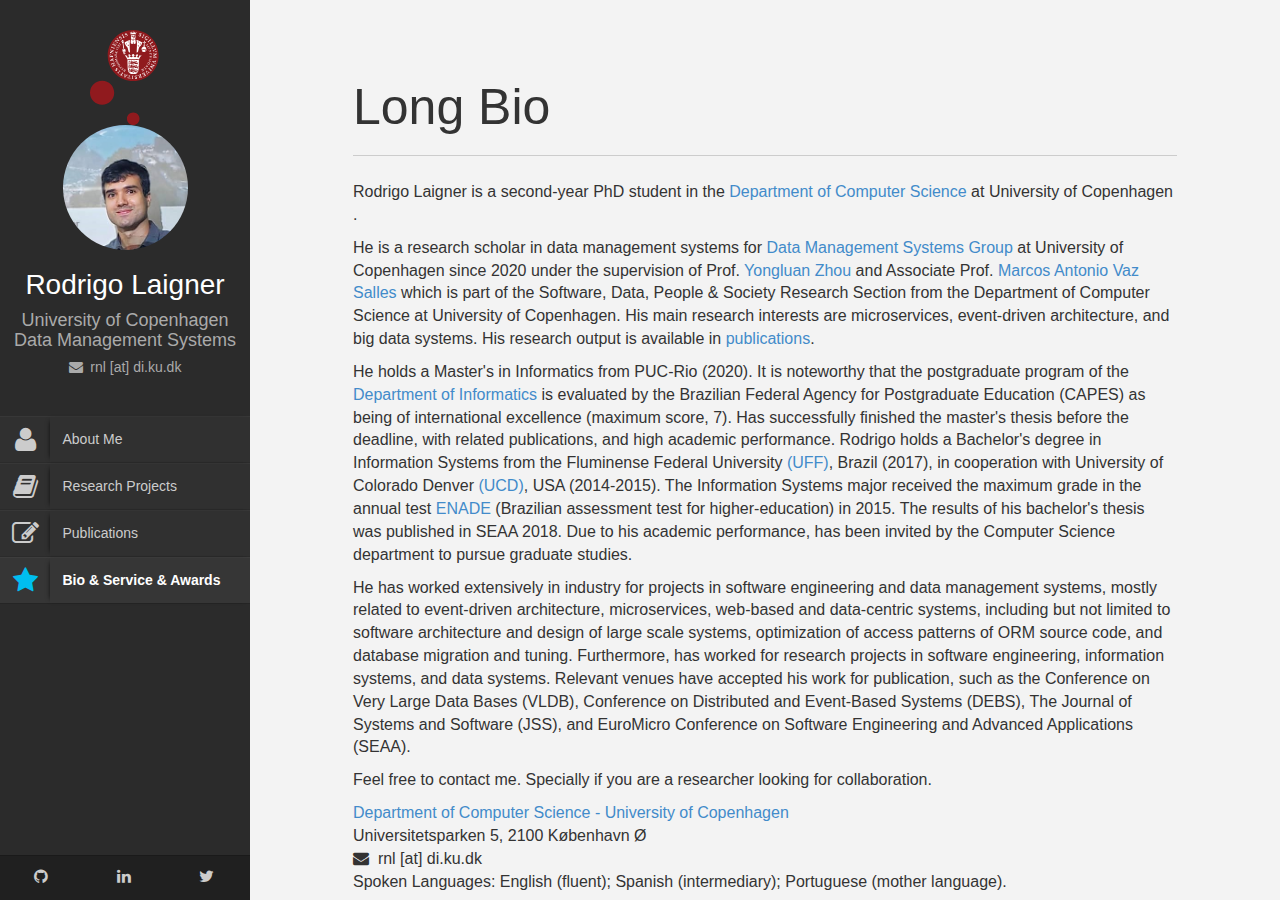
==== bio.html @ 54fdd435 "fixing favicon" ====
<!DOCTYPE html>
<html lang="en">
<head>
<!-- Global site tag (gtag.js) - Google Analytics -->
<script async
	src="https://www.googletagmanager.com/gtag/js?id=UA-103030276-2"></script>
<script>
	window.dataLayer = window.dataLayer || [];
	function gtag() {
		dataLayer.push(arguments);
	}
	gtag('js', new Date());

	gtag('config', 'UA-103030276-2');
</script>


<title>Rodrigo Laigner - University of Copenhagen - Data Management Systems</title>
<meta http-equiv="Content-Type" content="text/html; charset=UTF-8">
<meta name="author" content="Rodrigo Laigner">
<meta name="viewport"
	content="width=device-width, initial-scale=1, maximum-scale=1">

<meta name="description" content="Rodrigo Laigner Academic Page" />
<meta name="keywords"
	content="profile, rodrigo laigner, rodrigo nunes laigner, university of copenhagen, ucph, uff, universidade federal fluminense, puc-rio, puc, pontifical catholic university, pontifical catholic university of rio de janeiro, software engineering, data management systems, database systems, event-driven architecture, microservice, big data, big data software engineering, big data systems" />

<link rel="shortcut icon" href="img/favicon.ico">

<!--CSS styles-->
<link rel="stylesheet" href="css/bootstrap.css">
<link rel="stylesheet" href="css/font-awesome.min.css">
<link rel="stylesheet" href="css/perfect-scrollbar-0.4.5.min.css">
<link rel="stylesheet" href="css/magnific-popup.css">
<link rel="stylesheet" href="css/style.css">
<link id="theme-style" rel="stylesheet" href="css/styles/blue.css">


<!--/CSS styles-->
<!--Javascript files-->
<script type="text/javascript" src="js/jquery-1.10.2.js"></script>
<script type="text/javascript" src="js/TweenMax.min.js"></script>
<script type="text/javascript" src="js/jquery.touchSwipe.min.js"></script>
<script type="text/javascript"
	src="js/jquery.carouFredSel-6.2.1-packed.js"></script>

<script type="text/javascript" src="js/modernizr.custom.63321.js"></script>
<script type="text/javascript" src="js/jquery.dropdownit.js"></script>

<script type="text/javascript" src="js/jquery.stellar.min.js"></script>
<script type="text/javascript" src="js/ScrollToPlugin.min.js"></script>

<script type="text/javascript" src="js/bootstrap.min.js"></script>

<script type="text/javascript" src="js/jquery.mixitup.min.js"></script>

<script type="text/javascript" src="js/masonry.min.js"></script>

<script type="text/javascript"
	src="js/perfect-scrollbar-0.4.5.with-mousewheel.min.js"></script>

<script type="text/javascript" src="js/magnific-popup.js"></script>
<script type="text/javascript" src="js/custom.js"></script>

<!--/Javascript files-->

</head>
<body>

	<div id="wrapper">
		<a href="#sidebar" class="mobilemenu"><i class="icon-reorder"></i></a>
		<div id="sidebar">
			<div id="main-nav">
				<div id="nav-container">
					<div id="profile" class="clearfix">
						<a href="https://di.ku.dk/" target="_new"><img
							alt="image" width="70" src="img/science.svg"></a>
						<div class="portrate hidden-xs"></div>
						<div class="title">
							<h2>Rodrigo Laigner</h2>
							<h3>University of Copenhagen
								Data Management Systems</h3>
							<h4> <strong><i
										class="icon-envelope"></i>&nbsp;&nbsp;</strong>rnl [at] di.ku.dk<br> </h4>
						</div>
					</div>
					<ul id="navigation">
						<li><a href="index.html">
								<div class="icon icon-user"></div>
								<div class="text">About Me</div>
						</a></li>

						<li><a href="research.html">
								<div class="icon icon-book"></div>
								<div class="text">Research Projects</div>
						</a></li>

						<li><a href="publication.html">
								<div class="icon icon-edit"></div>
								<div class="text">Publications</div>
						</a></li>

						<!--
						<li><a href="http://lattes.cnpq.br/5715870522194378"
							target="_new">
								<div class="icon icon-download-alt"></div>
								<div class="text">CV Lattes</div>
						</a></li>
						-->
						
						<li class="currentmenu"><a href="bio.html">
								<div class="icon icon-star"></div>
								<div class="text">Bio & Service & Awards</div>
						</a></li>

					</ul>
				</div>
			</div>

			<div class="social-icons">
				<ul>
					<li><a href="https://github.com/rnlaigner" target="_new"><i
							class="icon-github"></i></a></li>
					<li><a href="https://www.linkedin.com/in/rodrigolaigner/"
						target="_new"><i class="icon-linkedin"></i></a></li>
					<li><a href="https://twitter.com/rodrigo_laigner"
						target="_new"><i class="icon-twitter"></i></a></li>	
				</ul>
			</div>
		</div>

		<div id="main">

			<div id="biography" class="page home" data-pos="home">
				<div class="pageheader">
					<div class="headercontent">
						<div class="section-container">
						
							<div class="row">
								
								<!-- Long Bio -->
								<div class="clearfix visible-sm visible-xs"></div>
								<div class="col-md-12">
									<h3 class="title">Long Bio</h3>
									<p>
										Rodrigo Laigner is a second-year PhD student in the <a
											href="https://di.ku.dk/english/research/sdps/research-groups/dms" target="_new">Department
											of Computer Science</a> at University of Copenhagen<a href="http://www.ku.dk/english/" target="_new">
											</a>.
									</p>
									
									<p>
										He is a research scholar in data management systems for <a
											href="https://di.ku.dk/english/research/sdps/research-groups/dms/">Data Management Systems Group 
											</a> at University of Copenhagen since 2020 under the supervision
										of Prof. <a href="https://ylzhou.github.io/"
											target="_new">Yongluan Zhou</a> and Associate Prof. <a href="http://hjemmesider.diku.dk/~vmarcos/"
											target="_new">Marcos Antonio Vaz Salles</a> which is part of the
										Software, Data, People & Society Research Section from the Department of Computer Science at University of Copenhagen. His main research
										interests are microservices, event-driven architecture, and big data systems. His research output is
										available in <a href="publication.html">publications</a>.
									</p>

									<p>
										He holds a Master's in Informatics from PUC-Rio (2020). It is noteworthy that the postgraduate program of the <a
											href="http://www.inf.puc-rio.br/" target="_new">Department of
										Informatics</a> is evaluated by the Brazilian Federal Agency for
										Postgraduate Education (CAPES) as being of international
										excellence (maximum score, 7). Has successfully finished the master's thesis before the deadline, with related publications, and high academic performance.
										Rodrigo holds a Bachelor's degree in Information Systems
										from the Fluminense Federal University <a
											href="http://www.uff.br/" target="_new">(UFF)</a>, Brazil (2017), in
										cooperation with University of Colorado Denver <a
											href="http://www.ucdenver.edu/" target="_new">(UCD)</a>, USA (2014-2015). The Information Systems major received the maximum grade in the annual test <a
											href="http://portal.inep.gov.br/enade" target="_new">ENADE</a> (Brazilian assessment test for higher-education) in 2015. The results of his bachelor's thesis was published in SEAA 2018. Due to his academic performance, has been invited by the Computer Science department to pursue graduate studies.
									</p>
									
									<p>He has worked extensively in industry for projects in software engineering and data management systems, mostly 
										related to event-driven architecture, microservices, web-based and data-centric systems, including but not limited to software architecture and design of large scale systems, optimization of access patterns of ORM source code, and database migration and tuning. 
										Furthermore, has worked for research projects in software
										engineering, information systems, and data systems.
										Relevant venues have accepted his work for
										publication, such as the Conference on Very Large Data Bases (VLDB), Conference on Distributed and Event-Based Systems (DEBS), The Journal of Systems and Software (JSS), and EuroMicro Conference on Software Engineering and Advanced Applications (SEAA).</p>

									<p>Feel free to contact me. Specially if you are a
										researcher looking for collaboration.</p>

									<a href="https://di.ku.dk/" target="_new">Department
										of Computer Science - University of Copenhagen</a><br> Universitetsparken 5, 2100 København Ø<br> <strong><i
										class="icon-envelope"></i>&nbsp;&nbsp;</strong>rnl [at] di.ku.dk<br>

									<p>Spoken Languages: English (fluent); Spanish
										(intermediary); Portuguese (mother language).</p>
								</div>
								
								<div class="row">
								<div class="clearfix visible-sm visible-xs"></div>
									<div class="col-md-12">
										<h3 class="title">Service</h3>
										
										<h2>Completed Supervisions</h2>
										<p>
											<b>[BSc]</b> Oskar Uldall (2023). Designing Event-Driven Microservices on Azure Fabric Platform.
										</p>
										<p>
											<b>[MSc]</b> Marko Milic (2022). Application-Level Data Integrity Enforcement in Event-Driven Microservices. Co-supervision with Yongluan Zhou.
										</p>
										<p>
											<b>[MSc]</b> Anna Lesniak (2021). Enforcing Data Consistency in Event-Driven Microservices through Event-Based Constraints. Co-supervision with Yongluan Zhou.
										</p>
										<p>
											<b>[MSc]</b> Prangshuman Das (2021). Identifying and Quantifying Feral Anomalies in Event-Driven Applications. Co-supervision with Yongluan Zhou.
										</p>
										
										<h2>Teaching</h2>
										<p>
											<b>[MSc]</b> <a href="https://kurser.ku.dk/course/NDAK18001U" target="_new">Big Data Systems (ACS)</a>, 2021-2022 and 2022-2023, Block 4. <a
											href="https://studies.ku.dk/masters/computer-science/" target="_new">Master of Science (MSc) in Computer Science</a>.
										</p>
										<p>
											<b>[MSc]</b> <a href="https://kurser.ku.dk/course/ndak15006u" target="_new">Advanced Computer Systems (ACS)</a>, 2020-2021 and 2021-2022, Block 4. <a
											href="https://studies.ku.dk/masters/computer-science/" target="_new">Master of Science (MSc) in Computer Science</a>.
										</p>
										
										<h2>External Reviewer</h2>
										<p>
											VLDB 2023, EDBT 2023, ICDE 2021, CIKM 2021, ICDE 2020, CIKM 2020, SSDBM 2020
										</p>
										
									</div>
								</div>
								
								
								<!-- Awards -->
								<div class="col-md-10 col-md-offset-1">
									<div class="title text-center">
										<h3>
											<br>Honors, Awards and Grants (Selection)
										</h3>
										<h4>Click on each award title to see a summary.</h4>
									</div>
									<ul class="timeline">

										<li class="open">
											<div class="date">VLDB 2023</div>
											<div class="circle"></div>
											<div class="data">
												<div class="subject">VLDB Summer School 2023</div>
												<div class="text row">
													<div class="col-md-2">
														<img alt="image" class="thumbnail img-responsive"
															src="img/personal/vldb.png">
													</div>
													<div class="col-md-10">Selected as one of the PhD students to participate in the <a href="https://vldb.org/summerschool/2023/">VLDB Summer School 2023</a>.
													</div>
												</div>
											</div>
										</li>
									
										<li class="open">
											<div class="date">CTD-ES 2021</div>
											<div class="circle"></div>
											<div class="data">
												<div class="subject">Software Engineering Doctoral and Master Theses Competition</div>
												<div class="text row">
													<div class="col-md-2">
														<img alt="image" class="thumbnail img-responsive"
															src="img/personal/logo-cbsoft-2021.png">
													</div>
													<div class="col-md-10">Master Thesis classified as the second best in CBSOFT - SBES 2021 - <a href="http://cbsoft2021.joinville.udesc.br/sbes-ctd.php">Software Engineering Doctoral and Master Theses Competition</a>									
													</div>
												</div>
											</div>
										</li>
									
									    <li class="open">
											<div class="date">PhD Grant 2020</div>
											<div class="circle"></div>
											<div class="data">
												<div class="subject">PhD Fellowship Grant</div>
												<div class="text row">
													<div class="col-md-2">
														<img alt="image" class="thumbnail img-responsive"
															src="img/personal/eu_235.jpg">
													</div>

													<div class="col-md-10">I received a fellowship in the context of the  <a href="https://talent.ku.dk/"
														target="_new">TALENT</a> program,
													co-funded by the European Union to support my PhD research.</div>
												</div>
											</div>

										</li>

										<li class="open">
											<div class="date">PhD Grant 2019</div>
											<div class="circle"></div>
											<div class="data">
												<div class="subject">PhD Fellowship Grant</div>
												<div class="text row">
													<div class="col-md-2">
														<img alt="image" class="thumbnail img-responsive"
															src="img/personal/DFF.png">
													</div>

													<div class="col-md-10">I received a fellowship in the context of the project Consistent and Efficient Event-Driven Architecture <a href="https://di.ku.dk/english/research/sdps/research-groups/dms/ceeda"
														target="_new">(CEEDA)</a>
													sponsored by the Independent Research Fund Denmark (DFF) to support my PhD research.</div>
												</div>
											</div>

										</li>
										
										<li class="open">
											<div class="date">ANP 2019</div>
											<div class="circle"></div>
											<div class="data">
												<div class="subject">Prêmio ANP de Inovação e Tecnologia 2019</div>
												<div class="text row">
													<div class="col-md-2">
														<img alt="image" class="thumbnail img-responsive"
															src="img/personal/anp.png">
													</div>
													<div class="col-md-10">Award received from Agência Nacional do Petróleo, Gás Natural e Biocombustíveis (ANP) due to sucessful projects conducted with Oil&Gas industry partners in Tecgraf/PUC-Rio.</div>
												</div>
											</div>
										</li>
										
										<li class="open">
											<div class="date">SBES 2019</div>
											<div class="circle"></div>
											<div class="data">
												<div class="subject">Third Best Paper Award</div>
												<div class="text row">
													<div class="col-md-2">
														<img alt="image" class="thumbnail img-responsive"
															src="img/personal/logo-sbes.png">
													</div>
													<div class="col-md-10">Award received in Salvador,
														Brazil during the Brazilian Symposium on Software
														Engineering (SBES) in 2019.</div>
												</div>
											</div>
										</li>
										
										<li class="open">
											<div class="date">Fellowship Grant 2018</div>
											<div class="circle"></div>
											<div class="data">
												<div class="subject">Tecgraf/PUC-Rio Graduate Fellowship</div>
												<div class="text row">
													<div class="col-md-2">
														<img alt="image" class="thumbnail img-responsive"
															src="img/personal/logo-tecgraf.svg">
													</div>

													<div class="col-md-10">I received a graduate fellowship from
														Tecgraf/PUC-Rio institute to work of scientific projects with industrial partners in the Oil&Gas domain.</div>
												</div>
											</div>
										</li>
										
										<li class="open">
											<div class="date">Fellowship Grant 2018</div>
											<div class="circle"></div>
											<div class="data">
												<div class="subject">CAPES Graduate Fellowship Grant</div>
												<div class="text row">
													<div class="col-md-2">
														<img alt="image" class="thumbnail img-responsive"
															src="img/personal/capes.jpg">
													</div>

													<div class="col-md-10">I received a fellowship from
														Brazilian Federal Agency for Postgraduate Education
														(CAPES) to support my M.Sc. research.</div>
												</div>
											</div>
										</li>
										
										<li class="open">
											<div class="date">Fellowship Grant 2016</div>
											<div class="circle"></div>
											<div class="data">
												<div class="subject">Undergraduate Fellowship Grant</div>
												<div class="text row">
													<div class="col-md-2">
														<img alt="image" class="thumbnail img-responsive"
															src="img/personal/faperj.jpg">
													</div>

													<div class="col-md-10">I received an undergraduate fellowship from
														FAPERJ to work of research projects under the advisory of Dr. Marcos Kalinowski.</div>
												</div>
											</div>
										</li>
										
										<li class="open">
											<div class="date">Dean's List 2015</div>
											<div class="circle"></div>
											<div class="data">
												<div class="subject">Dean's List University of Colorado Denver</div>
												<div class="text row">
													<div class="col-md-2">
														<img alt="image" class="thumbnail img-responsive"
															src="img/personal/ucd.png">
													</div>

													<div class="col-md-10">Dean's List for Spring 2015.</div>
												</div>
											</div>
										</li>
										
										<li class="open">
											<div class="date">Dean's List 2014</div>
											<div class="circle"></div>
											<div class="data">
												<div class="subject">Dean's List University of Colorado Denver</div>
												<div class="text row">
													<div class="col-md-2">
														<img alt="image" class="thumbnail img-responsive"
															src="img/personal/ucd.png">
													</div>

													<div class="col-md-10">Dean's List for Fall 2014.</div>
												</div>
											</div>
										</li>

										<li class="open">
											<div class="date">Scholarship Grant 2014</div>
											<div class="circle"></div>
											<div class="data">
												<div class="subject">CAPES Scholarship Grant</div>
												<div class="text row">
													<div class="col-md-2">
														<img alt="image" class="thumbnail img-responsive"
															src="img/personal/capes.jpg">
													</div>

													<div class="col-md-10">I received a scholarship from
														Brazilian Federal Agency for Postgraduate Education
														(CAPES) to support my B.Sc academic exchange.</div>
												</div>
											</div>
										</li>
									</ul>
								</div>
								

							</div>
							
							
							
							
						</div>
					</div>
				</div>




		</div>
	</div>
</body>
</html>
---- css/style.css ----
/* General styles
 **************************************************/
@font-face {
	font-family: 'Lato';
	font-style: normal;
	font-weight: 300;
	src: local('Lato Light'), local('Lato-Light'), url(http://themes.googleusercontent.com/static/fonts/lato/v6/KT3KS9Aol4WfR6Vas8kNcg.woff) format('woff');
}

@font-face {
	font-family: 'Lato';
	font-style: normal;
	font-weight: 400;
	src: local('Lato Regular'), local('Lato-Regular'), url(http://themes.googleusercontent.com/static/fonts/lato/v6/9k-RPmcnxYEPm8CNFsH2gg.woff) format('woff');
}

@font-face {
	font-family: 'Lato';
	font-style: normal;
	font-weight: 900;
	src: local('Lato Black'), local('Lato-Black'), url(http://themes.googleusercontent.com/static/fonts/lato/v6/BVtM30trf7q_jfqYeHfjtA.woff) format('woff');
}

@font-face {
	font-family: 'Lato';
	font-style: italic;
	font-weight: 400;
	src: local('Lato Italic'), local('Lato-Italic'), url(http://themes.googleusercontent.com/static/fonts/lato/v6/oUan5VrEkpzIazlUe5ieaA.woff) format('woff');
}

body {
	font-size: 16px;
	font-family: 'Lato', sans-serif;
	font-weight: 400;
	background: #4D4D4D;
}

a,a:hover,a:focus {
	text-decoration: none;
	outline: 0;
}

h1,h2,h3,h4,h5,h6,.h1,.h2,.h3,.h4,.h5,.h6 {
	font-family: "Lato", Helvetica, Arial, sans-serif;
	font-weight: 300;
}

/* mobile menu
 **************************************************/
.mobilemenu {
	position: fixed;
	top: 0px;
	left: 0;
	right: 0;
	z-index: 1002;
	font-size: 30px;
	padding: 2px 10px;
	background: #2b2b2b;
	display: block;
	width: 50px;
	height: 50px;
	color: #fff;
	display: none;
}

.mobilemenu:hover,.mobilemenu:focus {
	color: #fff;
}

/* layout
 **************************************************/
#main-nav {
	text-align: left;
	vertical-align: top;
	-webkit-user-select: none;
	-moz-user-select: none;
	-ms-user-select: none;
	user-select: none;
	width: 250px;
	background: #2b2b2b;
	position: absolute;
	left: 0;
	top: 0;
	bottom: 45px;
	overflow: hidden;
}

#main {
	position: absolute;
	left: 250px;
	right: 0;
	top: 0;
	bottom: 0;
	background: #fefefe;
	overflow: hidden;
}

.page {
	overflow: auto;
	position: absolute;
	top: 0;
	left: 0px;
	bottom: 0;
	width: 100%;
	background-color: #f7f7f7;
}

.home {
	left: 0px;
	z-index: 0;
	width: 100%;
}

#overlay {
	position: absolute;
	top: 0;
	left: 0px;
	bottom: 0;
	right: 0px;
	background-color: #000;
	-ms-filter: "progid:DXImageTransform.Microsoft.Alpha(Opacity=25)";
	filter: alpha(opacity=25);
	opacity: 0.25;
	display: none;
	z-index: 300;
	cursor: crosshair;
	cursor: url(../img/pointer.png), auto;
}

#runner {
	position: absolute;
	width: 30px;
	height: 20px;
	color: #fff;
	font-size: 20px;
	z-index: 2000;
}

.currentpage {
	-webkit-box-shadow: -2px 0 4px -2px rgba(0,0,0,.25);
	box-shadow: -2px 0 4px -2px rgba(0,0,0,.25);
}

/* sidebar
 **************************************************/
#nav-container {
	position: relative;
	padding-bottom: 75px;
	bottom: 0;
	height: 100%;
}

#profile {
	text-align: center;
	padding: 30px 10px;
	position: relative;
}

#profile .portrate {
	background-image: url("../img/personal/personal-image.jpg");
	width: 125px;
	margin: 0 auto;
	height: 125px;
	border-radius: 50%;

	-webkit-background-size: cover;
	-moz-background-size: cover;
	background-size: cover;
}

#profile .title h2 {
	font-size: 28px;
	font-weight: 300;
	color: #fff;
	margin: 20px 0 10px 0;
}

#profile .title h3 {
	font-size: 18px;
	font-weight: 300;
	color: #aaa;
	margin: 0px 0 10px 0;
}

#profile .title h4 {
	font-size: 14px;
	font-weight: 300;
	color: #aaa;
	margin: 0px 0 10px 0;
}

ul#navigation {
	padding: 0;
	margin: 0;
}

ul#navigation li {
	display: block;
	float: none;
	clear: both;
	background: #303030;
	border-top: 1px solid #373737;
	border-bottom: 1px solid #2B2B2B;

	-webkit-transition: background 0.5s;
	-moz-transition: background 0.5s;
	-o-transition: background 0.5s;
	-ms-transition: background 0.5s;
	transition: background 0.5s;
}

ul#navigation li a {
	color: #ccc;
	font-size: 14px;
}

ul#navigation li:hover,ul#navigation li:focus {
	background: #363636;
}

ul#navigation li:hover a,ul#navigation li:focus a {
	color: #f7f7f7;
}

ul#navigation .currentmenu {
	font-weight: bold;
}

ul#navigation li.currentmenu a {
	color: #fff;
}

/*ul#navigation li.external:hover .icon, ul#navigation li.currentmenu .icon{
	color: #03cc85;
}*/

ul#navigation li.currentmenu {
	background: #363636;
	border-top: 1px solid #3d3d3d;
	border-bottom: 1px solid #252525;
}


ul#navigation li .text {
	padding-left: 5%;
	margin-left: 50px;
	line-height: 45px;

	-webkit-box-shadow: -3px 0 5px -4px #000;
	box-shadow: -3px 0 5px -4px #000;
}

ul#navigation li .icon {
	float: left;
	line-height: 45px;
	width: 50px;
	text-align: center;
	font-size: 27px;
}

.social-icons {
	position: absolute;
	bottom: 0;
	left: 0;
	width: 100%;
	background: #202020;
	border-top: 1px solid #1A1A1A;
	width: 250px;
	z-index: 2;
	height: 45px;
}

.social-icons ul {
	padding: 0;
	margin: 0;
	list-style: none;
}

.social-icons li {
	float: left;
	width: 33%;
	padding: 10px;
	text-align: center;
}

.social-icons a {
	color: #ccc;
}

.social-icons a:hover,.social-icons a:focus {
	color: #fff;
}

.social-icons i {
	font-size: 16px;
}

/* page specifics
 **************************************************/
.page-container {
	position: relative;
}

.pageheader {
	background: #f3f3f3;
	position: relative;
	padding: 60px 0 45px 0;
}

.pageheader:after {
	top: 100%;
	border: solid transparent;
	content: " ";
	height: 0;
	width: 0;
	position: absolute;
	pointer-events: none;
	border-color: rgba(8, 4, 13, 0);
	border-top-color: #f3f3f3;
	border-width: 30px;
	left: 50%;
	margin-left: -30px;
	z-index: 1;
}

.headercontent .title {
	font-size: 50px;
	margin-bottom: 25px;
	border-bottom: 1px solid #ccc;
	padding: 0 0 20px 0;
}

.headercontent .subtitle {
	border-bottom: 1px solid #ccc;
	margin: 0 0 10px 0;
	padding: 5px 0;
}

.headercontent .subtitle h3 {
	margin: 0;
	padding: 0;
}

.page .section {
	padding: 70px 0;
	position: relative;
}

.section-container {
	padding: 0 10%;
}

.color-1 {
	background: #fcfcfc;
}

.color-2 {
	background: #f7f7f7;
}

.color-3 {
	background: #2c2c2d;
	color: #fff;
}

.color-4 {
	background: #000;
}

.section .title {
	border-bottom: 1px solid #ccc;
	margin: 0 0 30px 0;
	padding: 20px 0;
}

.section .title h3 {
	padding: 0;
	margin: 0;
	font-size: 26px;
}


.biothumb{position: relative;}
.biothumb .overlay{
	position: absolute;
	width: 100%;
	color:#fff;
	bottom: 0;
	background-color: black;
	background-color: rgba(0,0,0,0.5);
	padding:25px;
}
.biothumb .overlay h1{
	font-size: 45px;
}


/*************************************************
 *  uls
 **************************************************/
.ul-bolded li {
	font-weight: bold;
}

.ul-boxed li {
	padding: 7px;
	background-color: #FdFdFd;
	margin-bottom: 10px;
	-webkit-box-shadow: 0px 3px 3px -3px #ccc;
	box-shadow: 0px 3px 3px -3px #ccc;
	border-radius: 2px;
	border-left: 5px solid;
}

/* ul-card
 **************************************************/
ul.ul-card {
	padding: 0;
	margin: 0;
	list-style: none;
}

ul.ul-card li {
	position: relative;
	padding: 50px 15px 20px 15px;
	background-color: #fff;
	margin-bottom: 15px;
	-webkit-box-shadow: 0px 3px 3px -3px #ccc;
	box-shadow: 0px 3px 3px -3px #ccc;
	border-radius: 3px;
	margin-left: 10px;
	color: #333;
}

ul.ul-card li .dy {
	position: absolute;
	top: 10px;
	left: -10px;
	border-radius: 0px;
	padding: 0;
color: white;
}

ul.ul-card li .dy span {
	padding: 7px 10px;
	line-height: 30px;
	margin: 0;
}

/*ul.ul-card li .dy .degree {
	background-color: #03bb7a;
}*/

ul.ul-card li .dy .year {
	/*background-color: #03cc85;*/
	-webkit-box-shadow: -3px 0px 7px -3px rgba(68, 68, 68, 0.5);
	box-shadow: -3px 0px 7px -3px rgba(68, 68, 68, 0.5);
	margin-left: -3px !important;
}

ul.ul-card li .description p {
	font-size: 16px;
	margin: 0;
}

ul.ul-card li .description p.where {
	font-weight: 300;
	font-size: 14px;
}

/* ul-dates
 **************************************************/
ul.ul-dates,ul.ul-dates-gray {
	margin: 0;
	padding: 0;
	list-style: none;
}

ul.ul-dates li,ul.ul-dates-gray li {
	margin-bottom: 15px; /*margin-left:  20px;
	*/
}

ul.ul-dates div.dates,ul.ul-dates-gray div.dates {
	float: left;
	width: 75px;
}

ul.ul-dates div.dates span,ul.ul-dates-gray div.dates span {
	/*background-color: #03cc85;*/
	padding: 6px;
	display: block;
	text-align: center;
	color: #fff;
	position: relative;
}

ul.ul-dates-gray div.dates span {
	background-color: #BBBBBB;
}

/*ul.ul-dates div.dates span:last-child {
	background-color: #03bb7a;
}*/

ul.ul-dates-gray div.dates span:last-child {
	background-color: #979797;
}

ul.ul-dates-gray div.dates span:first-child,ul.ul-dates div.dates span:first-child {
	-webkit-box-shadow: 0px 2px 6px -3px rgba(68, 68, 68, 0.5);
	box-shadow: 0px 2px 6px -3px rgba(68, 68, 68, 0.5);
	z-index: 3;
	position: relative;
}

ul.ul-dates div.content,ul.ul-dates-gray div.content {
	margin-left: 90px;
	min-height: 70px;
	padding-top: 10px;
}

ul.ul-dates div.content h4,ul.ul-dates-gray div.content h4 {
	font-weight: 400;
	font-size: 16px;
	margin-top: 0;
}

ul.ul-dates div.content p,ul.ul-dates-gray div.content p {
	font-size: 13px;
}

/* ul-timeline
 **************************************************/
ul.timeline {
	border-left: 8px solid #FFF;
	list-style: none;
	padding: 1px 0;
	margin-left: 100px;
}

ul.timeline li .date {
	float: left;
	padding: 10px 15px 10px 10px;
	margin-top: 10px;
	margin-left: -115px;
	font-size: 15px;
	width: 110px;
	text-align: center;
	/*background: #03cc85;*/
	color: #fff;
}

/*ul.timeline li.open .data {
	background: #03bb7a;
}*/

ul.timeline li .circle {
	float: left;
	margin: 20px 0;
	margin-left: -14px;
	width: 20px;
	height: 20px;
	border: 4px solid #FFFFFF;
	border-radius: 50%;
	background-color: #d5d5d5;
}

ul.timeline li.open .circle {
	/*background-color: #03bb7a;*/
	-webkit-box-shadow: 0px 2px 6px -3px rgba(68, 68, 68, 0.5);
	box-shadow: 0px 2px 6px -3px rgba(68, 68, 68, 0.5);
}

ul.timeline li .data {
	background: #fdfdfd;
	margin: 10px 0px 10px 20px;
	border-left: 10px solid;
	padding: 18px 20px;
	font-size: 16px;

	-webkit-box-shadow: 0px 3px 3px -3px #ccc;
	box-shadow: 0px 3px 3px -3px #ccc;
	border-radius: 3px;
}

ul.timeline li.open .data {
	/*border-color: #03bb7a;*/
	background: #fff;
}

ul.timeline li .data .subject {
	cursor: pointer;
	color: #777;
	font-size: 18px;
}

ul.timeline li .data .text {
	display: none;
	margin-top: 15px;
	font-size: 14px;
}

/* ul-withdetails
 **************************************************/
.ul-withdetails {
	list-style: none;
	padding: 0;
}

.ul-withdetails li {
	background-color: #FdFdFd;
	margin-bottom: 15px;

	-webkit-box-shadow: 0px 3px 3px -3px #ccc;
	box-shadow: 0px 3px 3px -3px #ccc;
	border-radius: 3px;
}

.ul-withdetails li .image {
	position: relative;
	overflow: hidden;
}

.ul-withdetails li .imageoverlay {
	position: absolute;
	top: 0;
	left: -100%;
	width: 100%;
	height: 100%;
	/*background: #03cc85;*/
	cursor: pointer;
	-ms-filter: "progid:DXImageTransform.Microsoft.Alpha(Opacity=70)";
	filter: alpha(opacity=70);
	opacity: 0.7;
}

.ul-withdetails li .imageoverlay i {
	color: #fff;
	position: absolute;
	top: 40%;
	left: 45%;
	font-size: 30px;
}

.ul-withdetails li .meta {
	overflow: hidden;
	padding: 10px;
	cursor: pointer;
}

.ul-withdetails li .details {
	display: none;
	padding: 20px;
	background: #fff;

	-webkit-box-shadow: inset 0px 3px 5px -3px #ccc;
	box-shadow: inset 0px 3px 5px -3px #ccc;
}

/*************************************************
 * lab partnerts
 **************************************************/
#labp-heads-wrap {
	/*background-color: #03bb7a;*/
	position: relative;
	height: 180px; 
}

#labp-heads-wrap:after {
	top: 100%;
	border: solid transparent;
	content: " ";
	height: 0;
	width: 0;
	position: absolute;
	pointer-events: none;
	border-color: rgba(247, 103, 103, 0);
	/*border-top-color: #03bb7a;*/
	border-width: 15px;
	left: 50%;
	margin-left: -15px;
}

#lab-carousel {
	width: 100%;
	height: 200px;
	position: absolute;
	top: 0;
	left: 0;
}

#lab-carousel div {
	float: left;
	width: 100px;
	height: 100px;
}

#lab-carousel img {
	border: none;
	position: relative;

	-webkit-box-shadow: 0 0 10px #000;
	box-shadow: 0 0 10px #000;
}

.caroufredsel_wrapper {
	margin-top: -10px !important;
	padding-top: 20px !important;
	padding-bottom: 20px !important;
}

#labp-heads-wrap #next,#labp-heads-wrap #prev {
	position: absolute;
	top: 0;
	height: 100%;
	line-height: 180px;
	padding: 0 10px;
	color: #f7f7f7;
	font-size: 30px;
	z-index: 4;
}

#labp-heads-wrap #next {
	right: 0;
}

#labp-heads-wrap #prev {
	left: 0;
}

#labp-heads-wrap #prev.disabled,#labp-heads-wrap #next.disabled {
	color: #ccc;
	cursor: default;
}

#lab-details {
	background-color: #fff;
	padding: 20px;
	padding-top: 40px;
	text-align: center;
	min-height: 150px;

	-webkit-box-shadow: 0px 3px 3px -3px #ccc;
	box-shadow: 0px 3px 3px -3px #ccc;
	border-radius: 2px;
}

#lab-details div {
	display: none;
}

#lab-details h3 {
	margin-top: 0;
}

/* filter dropdowns
 **************************************************/
#filters,.filters,#pub-grid {
	padding: 20px 0 30px 0 !important;
}

#filters h3,.filters h3,div#sort {
	margin-top: 30px;
}

#sort span {
	line-height: 30px;
}

.stuck {
	position: fixed !important;
	z-index: 1001;
	top: 0;
	right: 0;

	-webkit-box-shadow: 0px 2px 4px 0px #cecece;
	box-shadow: 0px 2px 4px 0px #cecece;
}

.cd-dropdown,.cd-select {
	position: relative;
	margin: 20px auto;
	display: block;
}

.cd-dropdown > span {
	width: 100%;
	height: 40px;
	line-height: 40px;
	color: #999;
	font-weight: 700;
	font-size: 16px;
	background: #fff;
	display: block;
	padding: 0 10px 0 30px;
	position: relative;
	cursor: pointer;
}

.cd-dropdown > span:after {
	content: '';
	position: absolute;
	right: 0px;
	top: 0px;
	width: 50px;
	text-align: center;
	font-size: 12px;
	padding: 8px;
	height: 70%;
	line-height: 24px;
}

.cd-dropdown.cd-active > span:after {
	content: '';
}

.cd-dropdown ul {
	list-style-type: none;
	margin: 0;
	padding: 0;
	display: block;
	position: relative;
}

.cd-dropdown > span,.cd-dropdown ul li:nth-last-child(-n+3) span {
	-webkit-box-shadow: 0 1px 1px rgba(0,0,0,0.1);
	box-shadow: 0 1px 1px rgba(0,0,0,0.1);
}

.cd-dropdown ul {
	position: absolute;
	top: 0px;
	width: 100%;
}

.cd-dropdown ul li {
	position: absolute;
	width: 100%;
}

/*.cd-active.cd-dropdown > span {
	color: #03cc85;
}*/

.cd-active.cd-dropdown > span,.cd-active.cd-dropdown ul li span {
	-webkit-box-shadow: 0 1px 1px rgba(0,0,0,0.1);
	box-shadow: 0 1px 1px rgba(0,0,0,0.1);
}

.cd-active.cd-dropdown ul li span {
	-webkit-transition: all 0.2s linear 0s;
	-moz-transition: all 0.2s linear 0s;
	-o-transition: all 0.2s linear 0s;
	-ms-transition: all 0.2s linear 0s;
	transition: all 0.2s linear 0s;
}

.cd-active.cd-dropdown ul li span:hover {
	/*background: #03cc85;*/
	color: #fff;
}

.cd-dropdown ul li span {
	width: 100%;
	background: #fafafa;
	line-height: 40px;
	padding: 0 10px 0 30px;
	display: block;
	color: #bcbcbc;
	cursor: pointer;
	font-weight: 700;
}

/* publications
 **************************************************/
#pub-grid .mix {
	-ms-filter: "progid:DXImageTransform.Microsoft.Alpha(Opacity=0)";
	filter: alpha(opacity=0);
	opacity: 0;
	display: none;
}

.pitems .item {
	margin-bottom: 20px;
	width: 100%;
}

.pitems .pubmain {
	background: #fefefe;
	padding: 25px 25px 35px 25px;
	min-height: 130px;
	position: relative;

	-webkit-box-shadow: 0px 3px 3px -3px #ccc;
	box-shadow: 0px 3px 3px -3px #ccc;
	cursor: pointer;
}

.pitems .pubtitle {
	margin: 0;
	padding: 0 0 15px 0;
	font-size: 20px;
	font-weight: 300;
}

.pitems .pubmain div {
	font-size: small;
}

.pitems .pubmain .label {
	margin-right: 10px;
}

.pitems .pubmain .pubassets {
	position: absolute;
	bottom: 0;
	right: 0;
	background: #fafafa;
	text-align: center;
	border-top: 2px solid;
}

.pitems .pubmain .pubassets a {
	color: #9b9b9b;
	padding: 5px 15px;
	float: right;
	font-size: 18px;
}

.pitems .pubmain .pubassets a:hover,.pitems .pubmain .pubassets a:focus,.pitems .pubmain .pubassets a.pubcollapse {
	/*background: #03cc85;*/
	color: #fff;
}

.pitems .pubdetails {
	background: #fff;
	padding: 25px;
	display: none;
}

/* Gallery
 **************************************************/
#gallery-header {
	_color: #f7f7f7;
}

#gallery-header h2 {
	font-size: 50px;
	text-align: center;
}

#gallery-large {
	_background: #303030;
	padding-top: 20px;
}

ul.grid {
	max-width: 69em;
	list-style: none;
	margin: 30px auto;
	padding: 0;
}

ul.grid li {
	display: block;
	float: left;
	padding: 15px;
	width: 33%;
}

@media screen and (max-width: 900px) {
	ul.grid li {
	width: 50%;
}

}

@media screen and (max-width: 400px) {
	ul.grid li {
	width: 100%;
}

}

ul.grid li >div {
	-webkit-box-shadow: 0 0 8px -1px #000;
	box-shadow: 0 0 8px -1px #000;
	overflow: hidden;
	position: relative;
}

ul.grid li .over {
	position: absolute;
	bottom: -100%;
	width: 102%;
	right: -1%;
	left: -1%;
	color: #fff;
}

ul.grid li .comein {
	position: relative;
	z-index: 1;
	padding: 15px;
	height: 100%;
}

ul.grid li .comein i {
	display: block;
	width: 60px;
	height: 60px;
	position: absolute;
	top: 50%;
	margin-top: -30px;
	left: 50%;
	margin-left: -30px;
	font-size: 22px;
	color: #FFF;

	-webkit-box-shadow: 0 0 60px #fff;
	box-shadow: 0 0 60px #fff;
	border: 1px solid #fff;
	text-align: center;
	padding-top: 17px;
	border-radius: 50%;
}

ul.grid li .comein-bg {
	-khtml-opacity: .70;
	-moz-opacity: .70;
	-ms-filter: â€alpha(opacity=70)â€;
	filter: progid:DXImageTransform.Microsoft.Alpha(opacity=0.7);
	filter: alpha(opacity=70);
	opacity: .70;
	position: absolute;
	top: 0;
	bottom: 0;
	right: 0;
	left: 0;
	background: #000;
	z-index: -1;
}

ul.grid li a,ul.grid li img {
	outline: none;
	border: none;
	display: block;
	max-width: 100%;
}

/* at start */
.my-mfp-slide-bottom .mfp-content {
	-ms-filter: "progid:DXImageTransform.Microsoft.Alpha(Opacity=0)";
	filter: alpha(opacity=0);
	opacity: 0;

	-webkit-transition: all 0.7s ease-out;
	-moz-transition: all 0.7s ease-out;
	-o-transition: all 0.7s ease-out;
	-ms-transition: all 0.7s ease-out;
	transition: all 0.7s ease-out;

	-webkit-transform: translateY(-20px) perspective( 600px ) rotateX( 10deg );
	-moz-transform: translateY(-20px) perspective( 600px ) rotateX( 10deg );
	-o-transform: translateY(-20px) perspective( 600px ) rotateX( 10deg );
	-ms-transform: translateY(-20px) perspective( 600px ) rotateX( 10deg );
	transform: translateY(-20px) perspective( 600px ) rotateX( 10deg );
}

/* animate in */
.my-mfp-slide-bottom.mfp-ready .mfp-content {
	-ms-filter: "progid:DXImageTransform.Microsoft.Alpha(Opacity=100)";
	filter: alpha(opacity=100);
	opacity: 1;

	-webkit-transform: translateY(0) perspective( 600px ) rotateX( 0 );
	-moz-transform: translateY(0) perspective( 600px ) rotateX( 0 );
	-o-transform: translateY(0) perspective( 600px ) rotateX( 0 );
	-ms-transform: translateY(0) perspective( 600px ) rotateX( 0 );
	transform: translateY(0) perspective( 600px ) rotateX( 0 );
}

/* animate out */
.my-mfp-slide-bottom.mfp-removing .mfp-content {
	-ms-filter: "progid:DXImageTransform.Microsoft.Alpha(Opacity=0)";
	filter: alpha(opacity=0);
	opacity: 0;

	-webkit-transform: translateY(-10px) perspective( 600px ) rotateX( 10deg );
	-moz-transform: translateY(-10px) perspective( 600px ) rotateX( 10deg );
	-o-transform: translateY(-10px) perspective( 600px ) rotateX( 10deg );
	-ms-transform: translateY(-10px) perspective( 600px ) rotateX( 10deg );
	transform: translateY(-10px) perspective( 600px ) rotateX( 10deg );
}

/* Dark overlay, start state */
.my-mfp-slide-bottom.mfp-bg {
	-ms-filter: "progid:DXImageTransform.Microsoft.Alpha(Opacity=0)";
	filter: alpha(opacity=0);
	opacity: 0;

	-webkit-transition: opacity 0.3s ease-out;
	-moz-transition: opacity 0.3s ease-out;
	-o-transition: opacity 0.3s ease-out;
	-ms-transition: opacity 0.3s ease-out;
	transition: opacity 0.3s ease-out;
}

/* animate in */
.my-mfp-slide-bottom.mfp-ready.mfp-bg {
	-ms-filter: "progid:DXImageTransform.Microsoft.Alpha(Opacity=80)";
	filter: alpha(opacity=80);
	opacity: 0.8;
}

/* animate out */
.my-mfp-slide-bottom.mfp-removing.mfp-bg {
	-ms-filter: "progid:DXImageTransform.Microsoft.Alpha(Opacity=0)";
	filter: alpha(opacity=0);
	opacity: 0;
}

/* contact
 **************************************************/
.contact-office {
	background: #fff url('../img/contact.jpg') no-repeat;
}

.contact-lab {
	background: #fff url('../img/contact-bg-1.jpg') no-repeat;
	color: #fff;
}

/*.contact-office .icon-huge, .contact-lab .icon-huge{
	color: #03cc85;
}*/


.icon-huge {
	font-size: 170px;
	text-align: center;
	-ms-filter: "progid:DXImageTransform.Microsoft.Alpha(Opacity=30)";
	filter: alpha(opacity=30);
	opacity: 0.3;
	display: block;
	padding-top: 30px;
}

@media (max-width: 500px) {
	ul.timeline {
	margin: 0;
	border-left: none;
}

ul.timeline .circle {
	display: none;
}

ul.timeline .data {
	margin: 0 !important;
	margin-bottom: 10px !important;
	padding-top: 65px !important;
}

ul.timeline .date {
	margin-left: 0 !important;
}

}

@media (max-width: 991px) {
	.mobilemenu {
	display: block;
}

.social-icons,#main-nav {
	left: -250px;
	z-index: 3;
}

#main {
	left: 0;
}

}
---- css/styles/blue.css ----
ul#navigation li.external:hover .icon, ul#navigation li.currentmenu .icon{
	color: #00beef;
}
.ul-boxed li {
	border-left-color:#00beef;
}
ul.ul-card li .dy .year {
	background-color: #00beef;
}
ul.ul-dates div.dates span {
	background-color: #00beef;
}
ul.timeline li .date {
	background: #00beef;
}
ul.timeline li .data {
	border-left-color: #00beef;
}
.ul-withdetails li .imageoverlay {
	background: #00beef;
}
.cd-active.cd-dropdown > span {
	color: #00beef;
}
.cd-active.cd-dropdown ul li span:hover {
	background: #00beef;
}
.pitems .pubmain .pubassets {
	border-top-color:#00beef; 
}
.pitems .pubmain .pubassets a:hover,.pitems .pubmain .pubassets a:focus,.pitems .pubmain .pubassets a.pubcollapse {
	background: #00beef;
}
.contact-office .icon-huge, .contact-lab .icon-huge {
	color: #00beef;
}

/* socpndary color 
**************************************************/
ul.ul-card li .dy .degree {
	background-color: #19468d;
}
ul.ul-dates div.dates span:last-child {
	background-color: #19468d;
}
ul.timeline li.open .circle {
	background-color: #19468d;
}
ul.timeline li.open .data {
	border-color: #19468d;
}
#labp-heads-wrap {
	background-color: #19468d;
}
#labp-heads-wrap:after{
	border-top-color: #19468d;
}
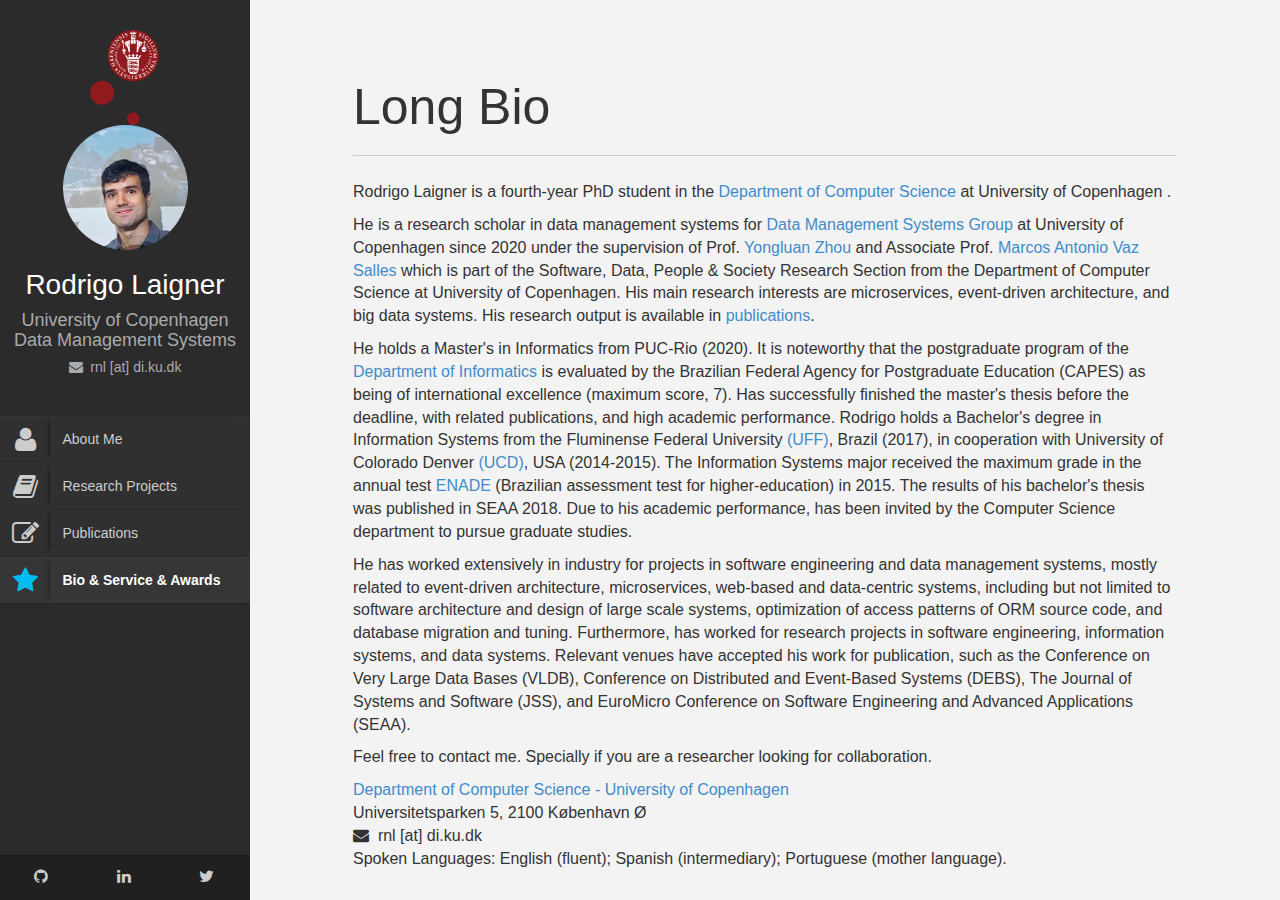
==== commit 68b383da: "updates" ====
--- a/bio.html
+++ b/bio.html
@@ -144,7 +144,7 @@
 								<div class="col-md-12">
 									<h3 class="title">Long Bio</h3>
 									<p>
-										Rodrigo Laigner is a second-year PhD student in the <a
+										Rodrigo Laigner is a fourth-year PhD student in the <a
 											href="https://di.ku.dk/english/research/sdps/research-groups/dms" target="_new">Department
 											of Computer Science</a> at University of Copenhagen<a href="http://www.ku.dk/english/" target="_new">
 											</a>.
@@ -198,7 +198,12 @@
 								<div class="clearfix visible-sm visible-xs"></div>
 									<div class="col-md-12">
 										<h3 class="title">Service</h3>
-										
+
+										<h2>In-Progress Supervisions</h2>
+										<p>
+											<b>[MSc]</b> Adam Zdziechowski and Klaus Philipp Theyssen (2023). Monitoring Safety Properties in Event-Driven Microservices. Co-supervision with Yongluan Zhou.
+										</p>
+
 										<h2>Completed Supervisions</h2>
 										<p>
 											<b>[BSc]</b> Oskar Uldall (2023). Designing Event-Driven Microservices on Azure Fabric Platform.
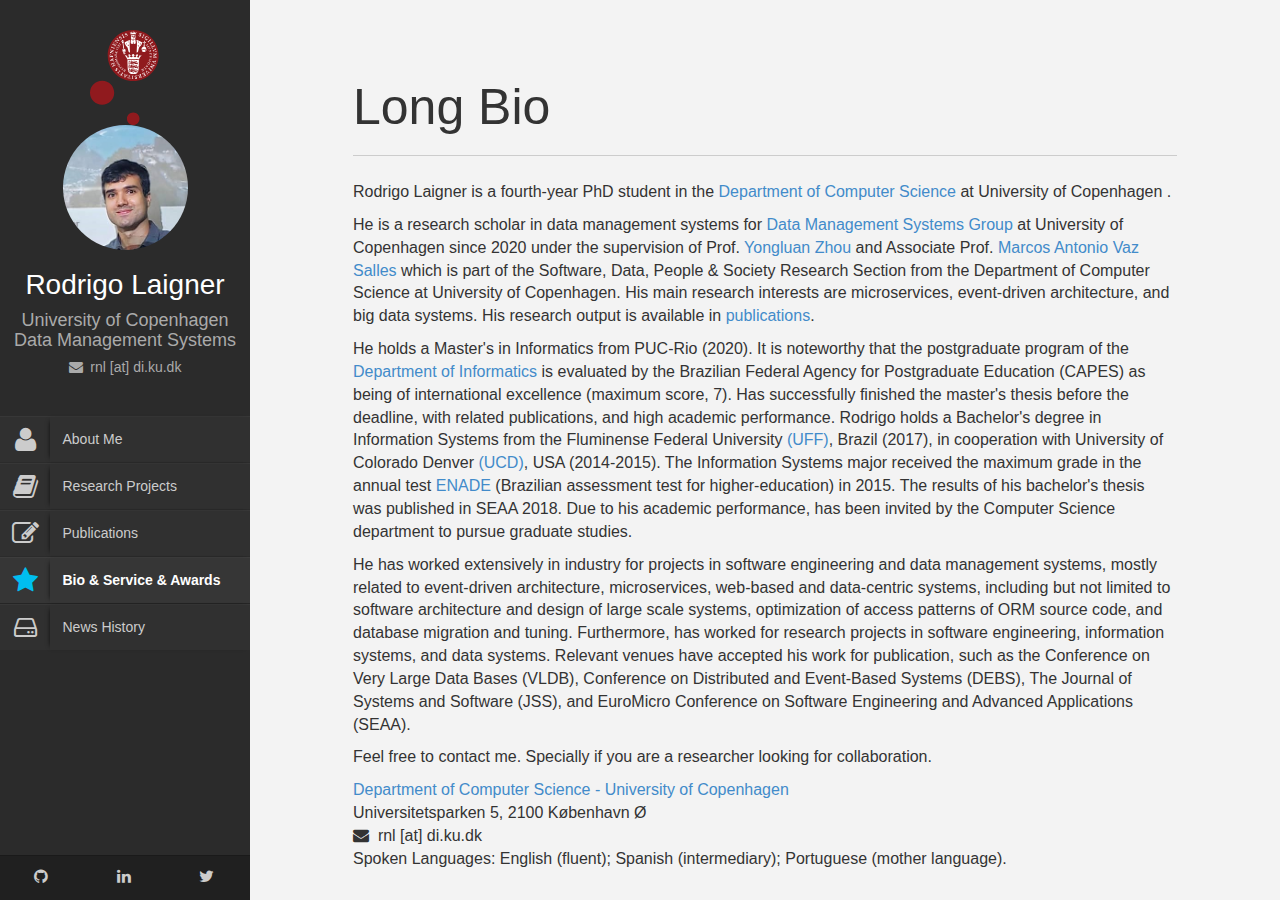
==== commit 624dda22: "add history news to all pages + attempt to fix history news page layout" ====
--- a/bio.html
+++ b/bio.html
@@ -39,7 +39,7 @@
 
 <!--/CSS styles-->
 <!--Javascript files-->
-<script type="text/javascript" src="js/jquery-1.10.2.js"></script>
+<script type="text/javascript" src="js/jquery-3.7.0.min.js"></script>
 <script type="text/javascript" src="js/TweenMax.min.js"></script>
 <script type="text/javascript" src="js/jquery.touchSwipe.min.js"></script>
 <script type="text/javascript"
@@ -112,6 +112,11 @@
 						<li class="currentmenu"><a href="bio.html">
 								<div class="icon icon-star"></div>
 								<div class="text">Bio & Service & Awards</div>
+						</a></li>
+
+						<li><a href="news.html">
+							<div class="icon icon-hdd"></div>
+							<div class="text">News History</div>
 						</a></li>
 
 					</ul>
@@ -199,12 +204,15 @@
 									<div class="col-md-12">
 										<h3 class="title">Service</h3>
 
-										<h2>In-Progress Supervisions</h2>
+										<!-- <h2>In-Progress Supervisions</h2> -->
+										
+
+										<h2>Completed Supervisions</h2>
+
 										<p>
 											<b>[MSc]</b> Adam Zdziechowski and Klaus Philipp Theyssen (2023). Monitoring Safety Properties in Event-Driven Microservices. Co-supervision with Yongluan Zhou.
 										</p>
 
-										<h2>Completed Supervisions</h2>
 										<p>
 											<b>[BSc]</b> Oskar Uldall (2023). Designing Event-Driven Microservices on Azure Fabric Platform.
 										</p>
@@ -220,11 +228,11 @@
 										
 										<h2>Teaching</h2>
 										<p>
-											<b>[MSc]</b> <a href="https://kurser.ku.dk/course/NDAK18001U" target="_new">Big Data Systems (ACS)</a>, 2021-2022 and 2022-2023, Block 4. <a
+											<b>[MSc]</b> <a href="https://kurser.ku.dk/course/NDAK18001U" target="_new">Big Data Systems (ACS)</a>, 2021-2022 and 2022-2023, Block 2. <a
 											href="https://studies.ku.dk/masters/computer-science/" target="_new">Master of Science (MSc) in Computer Science</a>.
 										</p>
 										<p>
-											<b>[MSc]</b> <a href="https://kurser.ku.dk/course/ndak15006u" target="_new">Advanced Computer Systems (ACS)</a>, 2020-2021 and 2021-2022, Block 4. <a
+											<b>[MSc]</b> <a href="https://kurser.ku.dk/course/ndak15006u" target="_new">Advanced Computer Systems (ACS)</a>, 2020-2021 and 2021-2022, Block 2. <a
 											href="https://studies.ku.dk/masters/computer-science/" target="_new">Master of Science (MSc) in Computer Science</a>.
 										</p>
 										
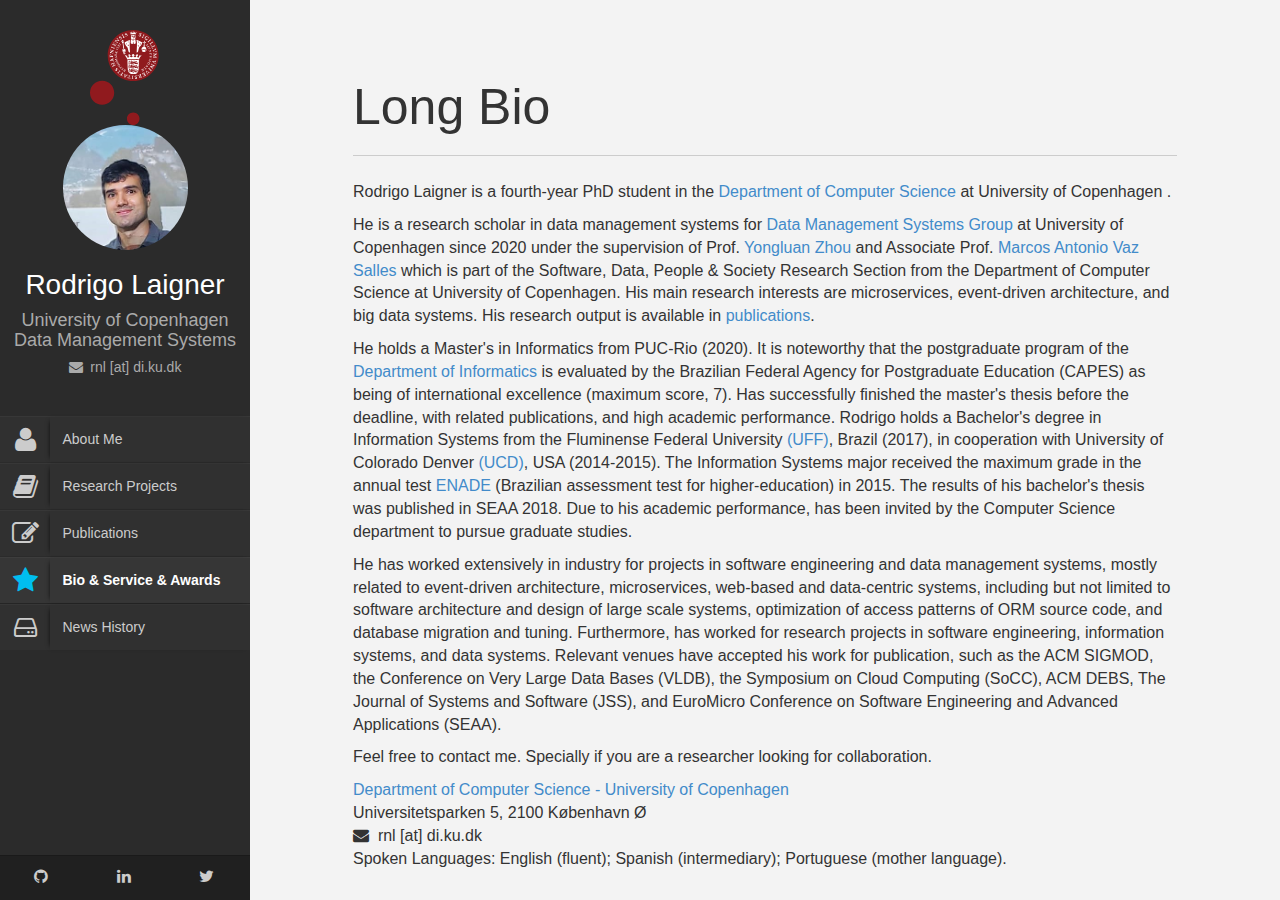
==== commit 3ce79d0e: "updating bio and index" ====
--- a/bio.html
+++ b/bio.html
@@ -186,7 +186,7 @@
 										Furthermore, has worked for research projects in software
 										engineering, information systems, and data systems.
 										Relevant venues have accepted his work for
-										publication, such as the Conference on Very Large Data Bases (VLDB), Conference on Distributed and Event-Based Systems (DEBS), The Journal of Systems and Software (JSS), and EuroMicro Conference on Software Engineering and Advanced Applications (SEAA).</p>
+										publication, such as the ACM SIGMOD, the Conference on Very Large Data Bases (VLDB), the Symposium on Cloud Computing (SoCC), ACM DEBS, The Journal of Systems and Software (JSS), and EuroMicro Conference on Software Engineering and Advanced Applications (SEAA).</p>
 
 									<p>Feel free to contact me. Specially if you are a
 										researcher looking for collaboration.</p>
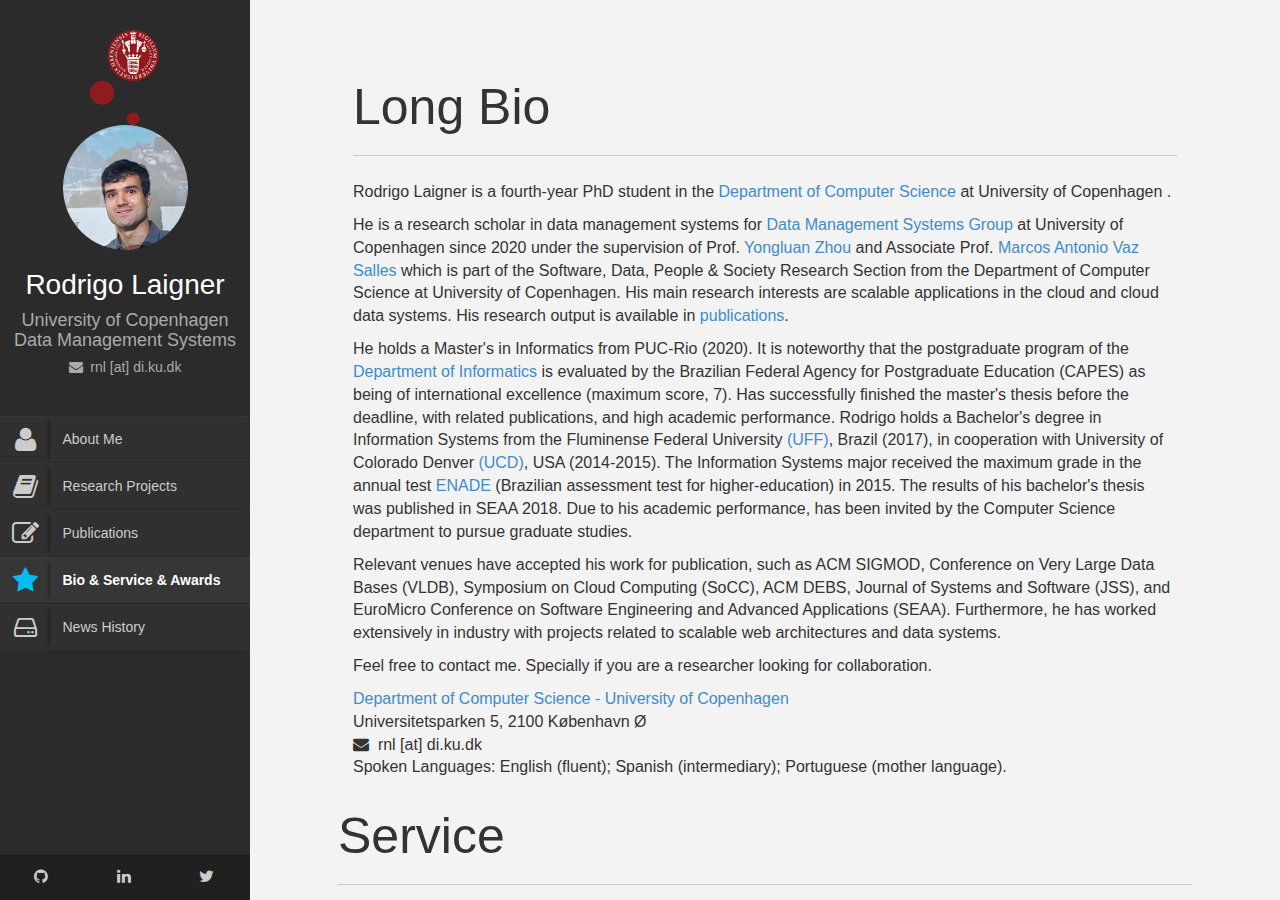
==== commit 2c953e1b: "update advising + main page" ====
--- a/bio.html
+++ b/bio.html
@@ -163,7 +163,7 @@
 											target="_new">Yongluan Zhou</a> and Associate Prof. <a href="http://hjemmesider.diku.dk/~vmarcos/"
 											target="_new">Marcos Antonio Vaz Salles</a> which is part of the
 										Software, Data, People & Society Research Section from the Department of Computer Science at University of Copenhagen. His main research
-										interests are microservices, event-driven architecture, and big data systems. His research output is
+										interests are scalable applications in the cloud and cloud data systems. His research output is
 										available in <a href="publication.html">publications</a>.
 									</p>
 
@@ -181,12 +181,10 @@
 											href="http://portal.inep.gov.br/enade" target="_new">ENADE</a> (Brazilian assessment test for higher-education) in 2015. The results of his bachelor's thesis was published in SEAA 2018. Due to his academic performance, has been invited by the Computer Science department to pursue graduate studies.
 									</p>
 									
-									<p>He has worked extensively in industry for projects in software engineering and data management systems, mostly 
-										related to event-driven architecture, microservices, web-based and data-centric systems, including but not limited to software architecture and design of large scale systems, optimization of access patterns of ORM source code, and database migration and tuning. 
-										Furthermore, has worked for research projects in software
-										engineering, information systems, and data systems.
+									<p>
 										Relevant venues have accepted his work for
-										publication, such as the ACM SIGMOD, the Conference on Very Large Data Bases (VLDB), the Symposium on Cloud Computing (SoCC), ACM DEBS, The Journal of Systems and Software (JSS), and EuroMicro Conference on Software Engineering and Advanced Applications (SEAA).</p>
+										publication, such as ACM SIGMOD, Conference on Very Large Data Bases (VLDB), Symposium on Cloud Computing (SoCC), ACM DEBS, Journal of Systems and Software (JSS), and EuroMicro Conference on Software Engineering and Advanced Applications (SEAA). Furthermore, he has worked extensively in industry with projects 
+										related to scalable web architectures and data systems.</p>
 
 									<p>Feel free to contact me. Specially if you are a
 										researcher looking for collaboration.</p>
@@ -204,12 +202,22 @@
 									<div class="col-md-12">
 										<h3 class="title">Service</h3>
 
-										<!-- <h2>In-Progress Supervisions</h2> -->
-										
+										<h2>In-Progress Supervisions</h2>
+										<p>
+											<b>[MSc]</b> Andreas Muller. Advancing PostgreSQL for Highly-Partitioned and Distributed Applications.
+										</p>
 
 										<h2>Completed Supervisions</h2>
 
 										<p>
+											<b>[MSc]</b> Alibek Cholponbaev (2024). Rethinking Database Systems for Efficient and Safer Async Applications.
+										</p>
+
+										<p>
+											<b>[MSc]</b> Zhexiang Zhang (2023). Benchmarking Data Management in Statefun with a Microservice-Oriented Benchmark.
+										</p>
+
+										<p>
 											<b>[MSc]</b> Adam Zdziechowski and Klaus Philipp Theyssen (2023). Monitoring Safety Properties in Event-Driven Microservices. Co-supervision with Yongluan Zhou.
 										</p>
 
@@ -228,7 +236,7 @@
 										
 										<h2>Teaching</h2>
 										<p>
-											<b>[MSc]</b> <a href="https://kurser.ku.dk/course/NDAK18001U" target="_new">Big Data Systems (ACS)</a>, 2021-2022 and 2022-2023, Block 2. <a
+											<b>[MSc]</b> <a href="https://kurser.ku.dk/course/NDAK18001U" target="_new">Big Data Systems (ACS)</a>, 2021-2025, Block 2. <a
 											href="https://studies.ku.dk/masters/computer-science/" target="_new">Master of Science (MSc) in Computer Science</a>.
 										</p>
 										<p>
@@ -238,7 +246,7 @@
 										
 										<h2>External Reviewer</h2>
 										<p>
-											VLDB 2023, EDBT 2023, ICDE 2021, CIKM 2021, ICDE 2020, CIKM 2020, SSDBM 2020
+											VLDB 2024 and 2023, EDBT 2023, ICDE 2024 and 2021, CIKM 2021, ICDE 2020, CIKM 2020, SSDBM 2020
 										</p>
 										
 									</div>
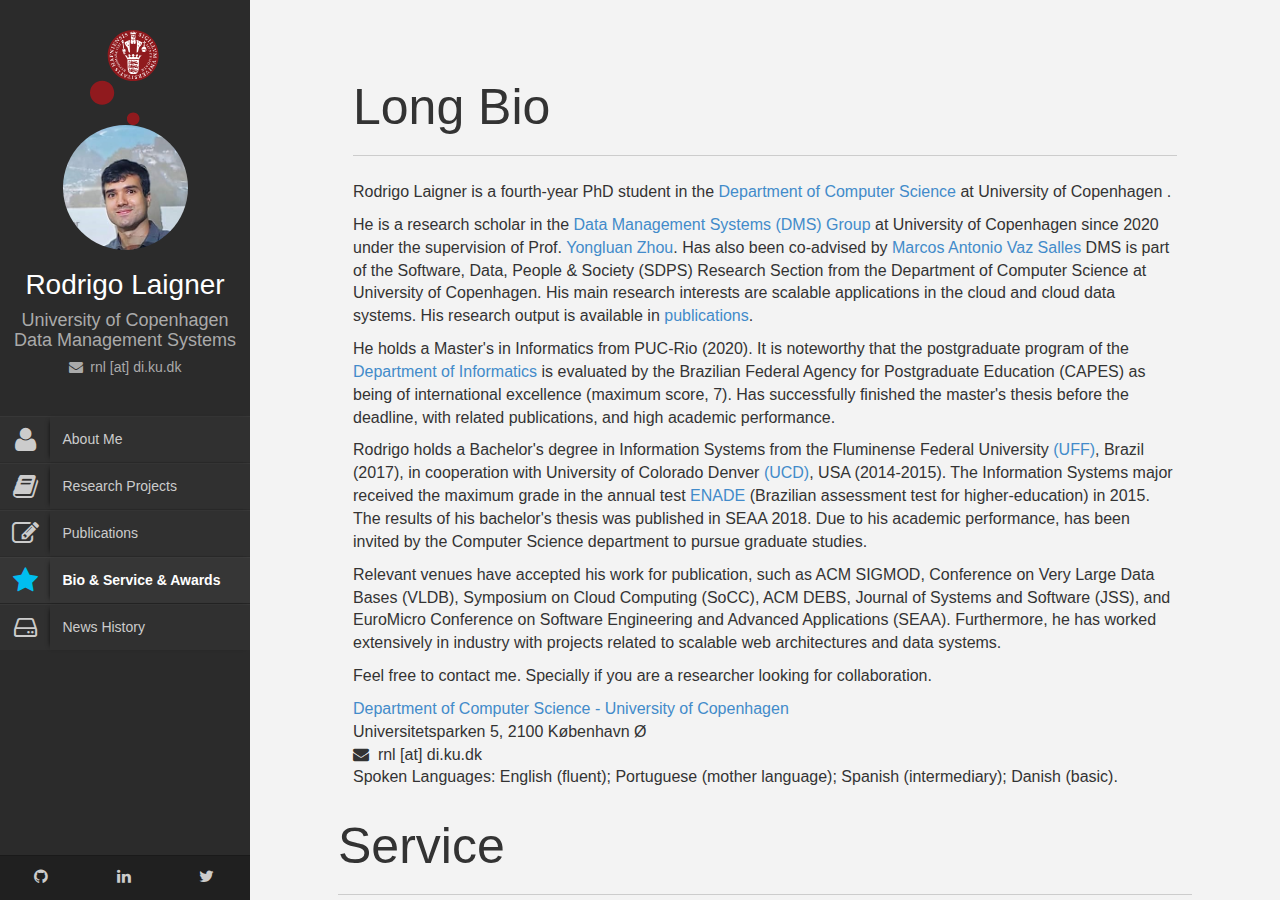
==== commit 0fb17a10: "fixing some info" ====
--- a/bio.html
+++ b/bio.html
@@ -156,14 +156,13 @@
 									</p>
 									
 									<p>
-										He is a research scholar in data management systems for <a
-											href="https://di.ku.dk/english/research/sdps/research-groups/dms/">Data Management Systems Group 
+										He is a research scholar in the <a
+											href="https://di.ku.dk/english/research/sdps/research-groups/dms/">Data Management Systems (DMS) Group 
 											</a> at University of Copenhagen since 2020 under the supervision
 										of Prof. <a href="https://ylzhou.github.io/"
-											target="_new">Yongluan Zhou</a> and Associate Prof. <a href="http://hjemmesider.diku.dk/~vmarcos/"
-											target="_new">Marcos Antonio Vaz Salles</a> which is part of the
-										Software, Data, People & Society Research Section from the Department of Computer Science at University of Copenhagen. His main research
-										interests are scalable applications in the cloud and cloud data systems. His research output is
+											target="_new">Yongluan Zhou</a>. Has also been co-advised by <a href="http://hjemmesider.diku.dk/~vmarcos/"
+											target="_new">Marcos Antonio Vaz Salles</a> DMS is part of the
+										Software, Data, People & Society (SDPS) Research Section from the Department of Computer Science at University of Copenhagen. His main research interests are scalable applications in the cloud and cloud data systems. His research output is
 										available in <a href="publication.html">publications</a>.
 									</p>
 
@@ -173,6 +172,8 @@
 										Informatics</a> is evaluated by the Brazilian Federal Agency for
 										Postgraduate Education (CAPES) as being of international
 										excellence (maximum score, 7). Has successfully finished the master's thesis before the deadline, with related publications, and high academic performance.
+									</p>
+									<p>
 										Rodrigo holds a Bachelor's degree in Information Systems
 										from the Fluminense Federal University <a
 											href="http://www.uff.br/" target="_new">(UFF)</a>, Brazil (2017), in
@@ -184,17 +185,16 @@
 									<p>
 										Relevant venues have accepted his work for
 										publication, such as ACM SIGMOD, Conference on Very Large Data Bases (VLDB), Symposium on Cloud Computing (SoCC), ACM DEBS, Journal of Systems and Software (JSS), and EuroMicro Conference on Software Engineering and Advanced Applications (SEAA). Furthermore, he has worked extensively in industry with projects 
-										related to scalable web architectures and data systems.</p>
-
-									<p>Feel free to contact me. Specially if you are a
-										researcher looking for collaboration.</p>
+										related to scalable web architectures and data systems.
+									</p>
+
+									<p>Feel free to contact me. Specially if you are a researcher looking for collaboration.</p>
 
 									<a href="https://di.ku.dk/" target="_new">Department
 										of Computer Science - University of Copenhagen</a><br> Universitetsparken 5, 2100 København Ø<br> <strong><i
 										class="icon-envelope"></i>&nbsp;&nbsp;</strong>rnl [at] di.ku.dk<br>
 
-									<p>Spoken Languages: English (fluent); Spanish
-										(intermediary); Portuguese (mother language).</p>
+									<p>Spoken Languages: English (fluent); Portuguese (mother language); Spanish (intermediary); Danish (basic).</p>
 								</div>
 								
 								<div class="row">
